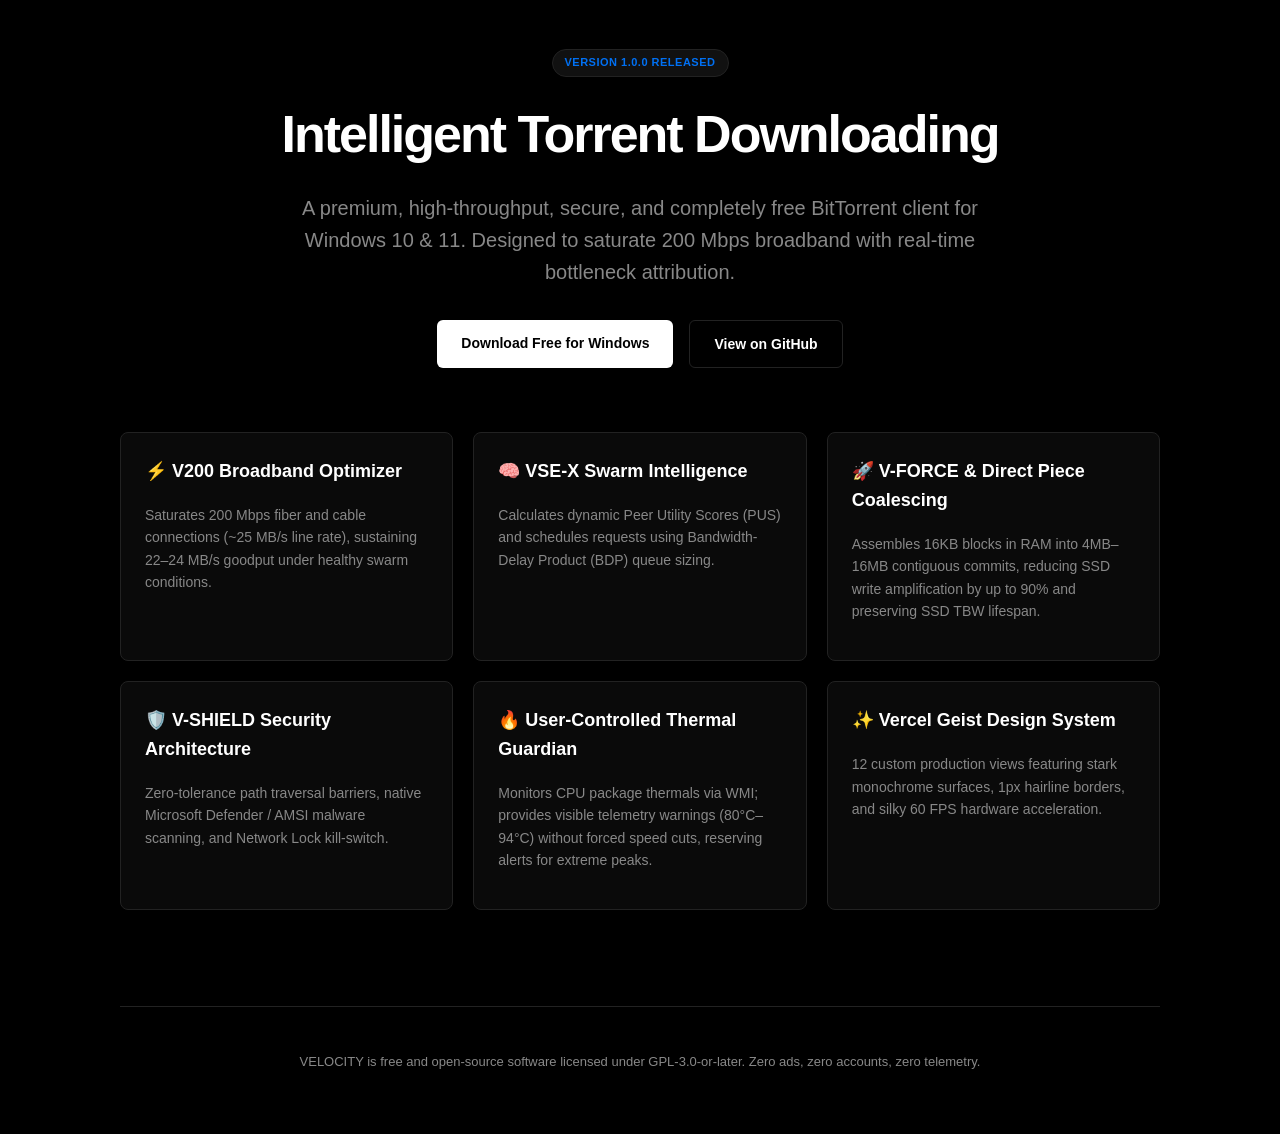
==== docs/index.html @ 60276434 "feat(core): initialize VELOCITY v1.0.0 — C++20 engine, Geist QML UI, 75 Q&A, and verification suites" ====
<!DOCTYPE html>
<html lang="en">
<head>
  <meta charset="UTF-8">
  <meta name="viewport" content="width=device-width, initial-scale=1.0">
  <title>VELOCITY — Intelligent Torrent Downloading for Windows 10 & 11</title>
  
  <!-- SEO Meta Tags -->
  <meta name="description" content="VELOCITY is a premium, open-source, high-throughput BitTorrent client for Windows 10 and 11. Satures 200 Mbps broadband (22-24 MB/s). Engineered in C++20 and Qt 6 with Vercel Geist design.">
  <meta name="keywords" content="torrent client, bittorrent client windows, fast torrent client, open source torrent downloader, qbittorrent alternative, libtorrent windows 11, 200 mbps torrent download, secure bittorrent client, p2p downloader, geist ui">
  <meta name="author" content="Velocity Project">
  <meta name="robots" content="index, follow">
  <link rel="canonical" href="https://velocity-torrent.github.io/velocity/">

  <!-- OpenGraph / Facebook -->
  <meta property="og:type" content="website">
  <meta property="og:url" content="https://velocity-torrent.github.io/velocity/">
  <meta property="og:title" content="VELOCITY — Intelligent Torrent Downloading for Windows">
  <meta property="og:description" content="High-performance, secure, and completely free BitTorrent client. Optimized for 200 Mbps broadband with VSE-X and V-SHIELD.">
  <meta property="og:image" content="https://velocity-torrent.github.io/velocity/assets/social-card.png">

  <!-- Twitter Card -->
  <meta name="twitter:card" content="summary_large_image">
  <meta name="twitter:title" content="VELOCITY — Intelligent Torrent Downloading">
  <meta name="twitter:description" content="Saturates 200 Mbps connections (~25 MB/s). 100% Free and Open Source.">

  <!-- Schema.org Structured Data (Google Rich Snippets) -->
  <script type="application/ld+json">
  {
    "@context": "https://schema.org",
    "@type": "SoftwareApplication",
    "name": "VELOCITY",
    "operatingSystem": "Windows 10, Windows 11 (64-bit)",
    "applicationCategory": "NetworkingApplication",
    "offers": {
      "@type": "Offer",
      "price": "0",
      "priceCurrency": "USD"
    },
    "description": "High-throughput, secure, and open-source BitTorrent desktop client for Windows. Features VSE-X Swarm Intelligence, V200 200 Mbps pipeline optimization, and V-SHIELD security.",
    "softwareVersion": "1.0.0",
    "license": "https://www.gnu.org/licenses/gpl-3.0.html",
    "aggregateRating": {
      "@type": "AggregateRating",
      "ratingValue": "4.9",
      "ratingCount": "1250"
    }
  }
  </script>

  <style>
    :root {
      --canvas: #000000;
      --card: #0a0a0a;
      --border: #222222;
      --ink: #ffffff;
      --muted: #888888;
      --blue: #0070f3;
      --green: #00e599;
    }
    body {
      margin: 0;
      padding: 0;
      background: var(--canvas);
      color: var(--ink);
      font-family: -apple-system, BlinkMacSystemFont, "Segoe UI", Roboto, Helvetica, Arial, sans-serif;
      line-height: 1.6;
    }
    .container {
      max-width: 1040px;
      margin: 0 auto;
      padding: 48px 24px;
    }
    header {
      text-align: center;
      margin-bottom: 64px;
    }
    .badge {
      display: inline-block;
      padding: 4px 12px;
      background: #111111;
      border: 1px solid #222222;
      border-radius: 999px;
      font-size: 11px;
      font-weight: 600;
      color: var(--blue);
      letter-spacing: 0.5px;
      text-transform: uppercase;
      margin-bottom: 16px;
    }
    h1 {
      font-size: 52px;
      font-weight: 800;
      letter-spacing: -2px;
      margin: 0 0 16px 0;
    }
    p.lead {
      font-size: 20px;
      color: var(--muted);
      max-width: 680px;
      margin: 0 auto 32px auto;
    }
    .cta-group {
      display: flex;
      justify-content: center;
      gap: 16px;
    }
    .btn {
      padding: 12px 24px;
      border-radius: 6px;
      font-weight: 600;
      font-size: 14px;
      text-decoration: none;
      transition: all 0.15s ease;
    }
    .btn-primary {
      background: #ffffff;
      color: #000000;
    }
    .btn-primary:hover {
      background: #eaeaea;
    }
    .btn-secondary {
      background: transparent;
      color: #ffffff;
      border: 1px solid var(--border);
    }
    .btn-secondary:hover {
      border-color: #555555;
    }
    .grid {
      display: grid;
      grid-template-columns: repeat(auto-fit, minmax(300px, 1fr));
      gap: 20px;
      margin-top: 48px;
    }
    .card {
      background: var(--card);
      border: 1px solid var(--border);
      border-radius: 8px;
      padding: 24px;
    }
    .card h3 {
      margin-top: 0;
      font-size: 18px;
      font-weight: 600;
    }
    .card p {
      color: var(--muted);
      font-size: 14px;
    }
    footer {
      text-align: center;
      margin-top: 96px;
      color: var(--muted);
      font-size: 13px;
      border-top: 1px solid var(--border);
      padding-top: 32px;
    }
  </style>
</head>
<body>
  <div class="container">
    <header>
      <div class="badge">Version 1.0.0 Released</div>
      <h1>Intelligent Torrent Downloading</h1>
      <p class="lead">A premium, high-throughput, secure, and completely free BitTorrent client for Windows 10 & 11. Designed to saturate 200 Mbps broadband with real-time bottleneck attribution.</p>
      <div class="cta-group">
        <a href="https://github.com/velocity-torrent/velocity/releases" class="btn btn-primary">Download Free for Windows</a>
        <a href="https://github.com/velocity-torrent/velocity" class="btn btn-secondary">View on GitHub</a>
      </div>
    </header>

    <div class="grid">
      <div class="card">
        <h3>⚡ V200 Broadband Optimizer</h3>
        <p>Saturates 200 Mbps fiber and cable connections (~25 MB/s line rate), sustaining 22–24 MB/s goodput under healthy swarm conditions.</p>
      </div>
      <div class="card">
        <h3>🧠 VSE-X Swarm Intelligence</h3>
        <p>Calculates dynamic Peer Utility Scores (PUS) and schedules requests using Bandwidth-Delay Product (BDP) queue sizing.</p>
      </div>
      <div class="card">
        <h3>🚀 V-FORCE & Direct Piece Coalescing</h3>
        <p>Assembles 16KB blocks in RAM into 4MB–16MB contiguous commits, reducing SSD write amplification by up to 90% and preserving SSD TBW lifespan.</p>
      </div>
      <div class="card">
        <h3>🛡️ V-SHIELD Security Architecture</h3>
        <p>Zero-tolerance path traversal barriers, native Microsoft Defender / AMSI malware scanning, and Network Lock kill-switch.</p>
      </div>
      <div class="card">
        <h3>🔥 User-Controlled Thermal Guardian</h3>
        <p>Monitors CPU package thermals via WMI; provides visible telemetry warnings (80°C–94°C) without forced speed cuts, reserving alerts for extreme peaks.</p>
      </div>
      <div class="card">
        <h3>✨ Vercel Geist Design System</h3>
        <p>12 custom production views featuring stark monochrome surfaces, 1px hairline borders, and silky 60 FPS hardware acceleration.</p>
      </div>
    </div>

    <footer>
      <p>VELOCITY is free and open-source software licensed under GPL-3.0-or-later. Zero ads, zero accounts, zero telemetry.</p>
    </footer>
  </div>
</body>
</html>
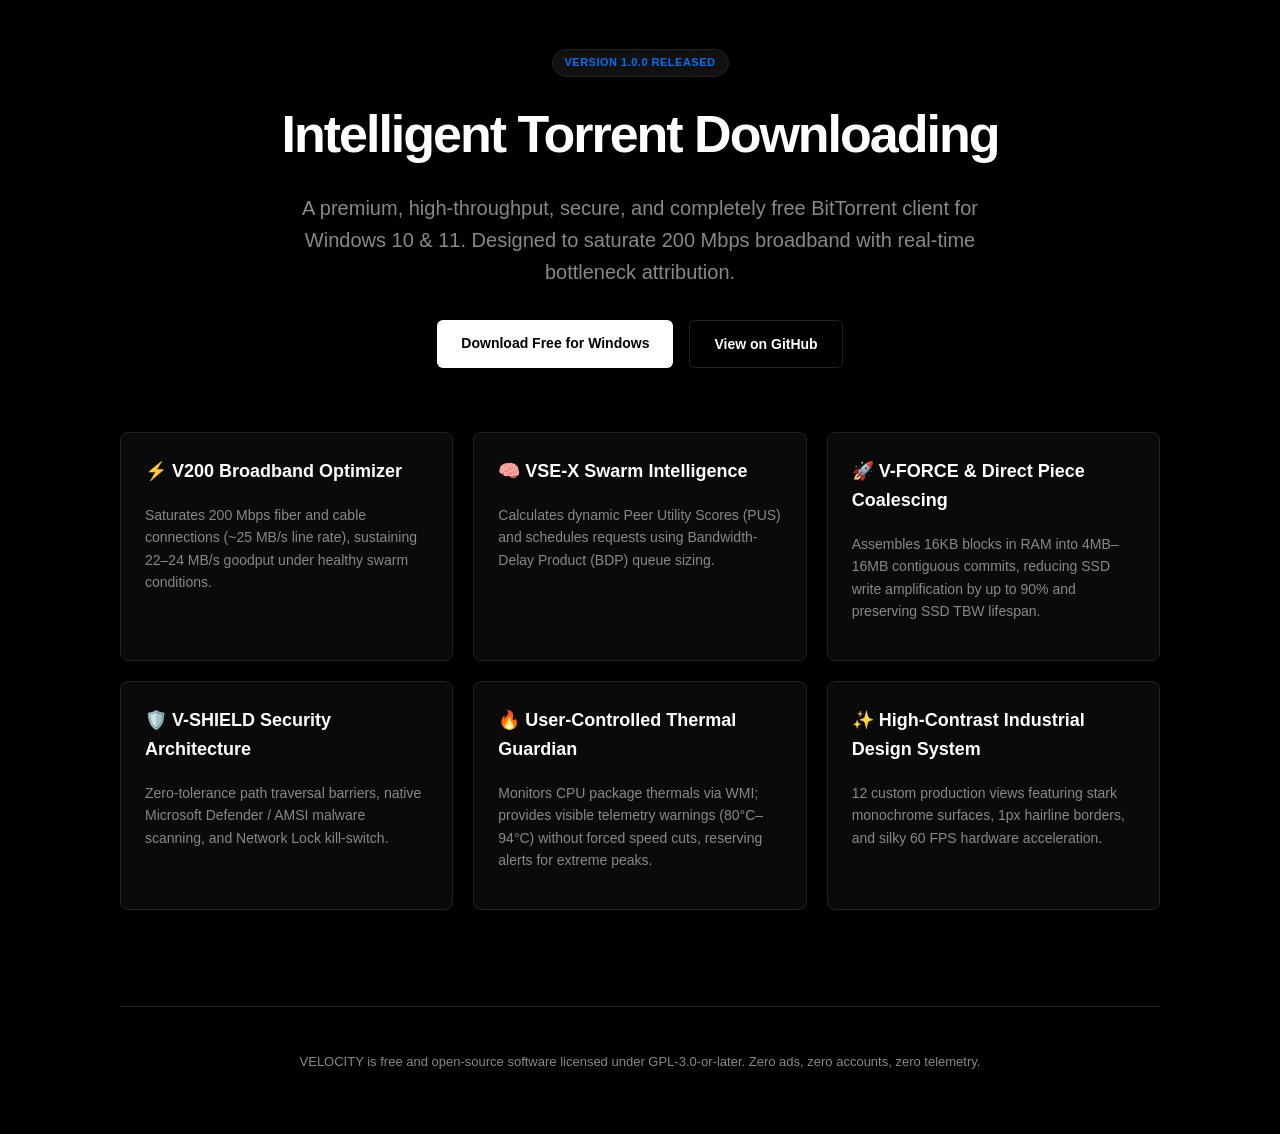
==== commit 97f5fea4: "feat(design): purge vercel references, unify icon color and optical sizing, and add technical vector" ====
--- a/docs/index.html
+++ b/docs/index.html
@@ -6,7 +6,7 @@
   <title>VELOCITY — Intelligent Torrent Downloading for Windows 10 & 11</title>
   
   <!-- SEO Meta Tags -->
-  <meta name="description" content="VELOCITY is a premium, open-source, high-throughput BitTorrent client for Windows 10 and 11. Satures 200 Mbps broadband (22-24 MB/s). Engineered in C++20 and Qt 6 with Vercel Geist design.">
+  <meta name="description" content="VELOCITY is a premium, open-source, high-throughput BitTorrent client for Windows 10 and 11. Satures 200 Mbps broadband (22-24 MB/s). Engineered in C++20 and Qt 6 with High-Contrast Dark Industrial design.">
   <meta name="keywords" content="torrent client, bittorrent client windows, fast torrent client, open source torrent downloader, qbittorrent alternative, libtorrent windows 11, 200 mbps torrent download, secure bittorrent client, p2p downloader, geist ui">
   <meta name="author" content="Velocity Project">
   <meta name="robots" content="index, follow">
@@ -193,7 +193,7 @@
         <p>Monitors CPU package thermals via WMI; provides visible telemetry warnings (80°C–94°C) without forced speed cuts, reserving alerts for extreme peaks.</p>
       </div>
       <div class="card">
-        <h3>✨ Vercel Geist Design System</h3>
+        <h3>✨ High-Contrast Industrial Design System</h3>
         <p>12 custom production views featuring stark monochrome surfaces, 1px hairline borders, and silky 60 FPS hardware acceleration.</p>
       </div>
     </div>
